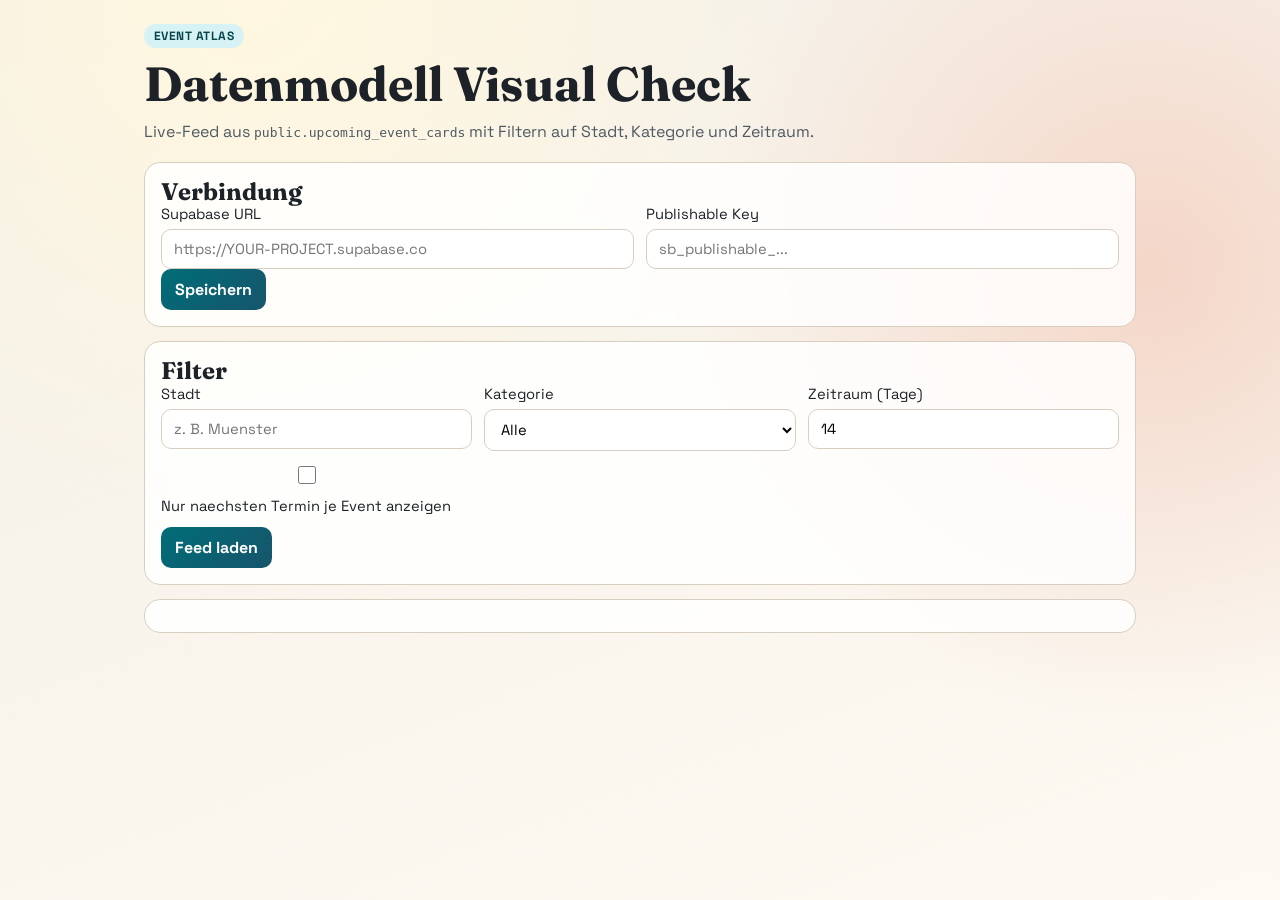
==== index.html @ 7d52c880 "Initial commit" ====
<!doctype html>
<html lang="de">
  <head>
    <meta charset="UTF-8" />
    <meta name="viewport" content="width=device-width, initial-scale=1.0" />
    <title>Event Atlas Prototype</title>
    <link rel="preconnect" href="https://fonts.googleapis.com" />
    <link rel="preconnect" href="https://fonts.gstatic.com" crossorigin />
    <link href="https://fonts.googleapis.com/css2?family=Space+Grotesk:wght@400;500;700&family=Fraunces:opsz,wght@9..144,500;9..144,700&display=swap" rel="stylesheet" />
    <link rel="stylesheet" href="./styles.css" />
  </head>
  <body>
    <main class="app-shell">
      <header class="hero">
        <p class="badge">Event Atlas</p>
        <h1>Datenmodell Visual Check</h1>
        <p class="subtitle">Live-Feed aus <code>public.upcoming_event_cards</code> mit Filtern auf Stadt, Kategorie und Zeitraum.</p>
      </header>

      <section class="panel credentials">
        <h2>Verbindung</h2>
        <div class="grid two">
          <label>
            <span>Supabase URL</span>
            <input id="supabaseUrl" placeholder="https://YOUR-PROJECT.supabase.co" />
          </label>
          <label>
            <span>Publishable Key</span>
            <input id="supabaseKey" placeholder="sb_publishable_..." />
          </label>
        </div>
        <button id="saveConfigBtn" class="btn">Speichern</button>
        <p id="configStatus" class="muted"></p>
      </section>

      <section class="panel filters">
        <h2>Filter</h2>
        <div class="grid three">
          <label>
            <span>Stadt</span>
            <input id="cityFilter" placeholder="z. B. Muenster" />
          </label>
          <label>
            <span>Kategorie</span>
            <select id="categoryFilter">
              <option value="">Alle</option>
            </select>
          </label>
          <label>
            <span>Zeitraum (Tage)</span>
            <input id="daysFilter" type="number" min="1" max="90" value="14" />
          </label>
        </div>
        <label class="checkbox-row">
          <input id="nextOnlyFilter" type="checkbox" />
          <span>Nur naechsten Termin je Event anzeigen</span>
        </label>
        <div class="actions">
          <button id="loadBtn" class="btn">Feed laden</button>
          <p id="resultInfo" class="muted"></p>
        </div>
      </section>

      <section class="panel">
        <div id="cards" class="cards"></div>
      </section>
    </main>

    <template id="cardTemplate">
      <article class="card">
        <div class="card-top">
          <p class="date"></p>
          <p class="price"></p>
        </div>
        <h3 class="title"></h3>
        <p class="meta"></p>
        <p class="desc"></p>
        <div class="chips"></div>
        <div class="links"></div>
      </article>
    </template>

    <script src="./app.js" type="module"></script>
  </body>
</html>
---- styles.css ----
:root {
  --bg: #f4efe6;
  --bg-2: #fdfaf3;
  --ink: #1d2228;
  --ink-soft: #505a64;
  --accent: #006d77;
  --accent-2: #e29578;
  --line: #d7cec0;
}

* {
  box-sizing: border-box;
}

body {
  margin: 0;
  font-family: "Space Grotesk", sans-serif;
  color: var(--ink);
  background:
    radial-gradient(circle at 20% 0%, #fff7df 0%, transparent 40%),
    radial-gradient(circle at 90% 30%, #f4d6c8 0%, transparent 35%),
    linear-gradient(160deg, var(--bg), var(--bg-2));
  min-height: 100vh;
}

.app-shell {
  max-width: 1040px;
  margin: 0 auto;
  padding: 24px;
}

.detail-shell {
  max-width: 880px;
}

.hero {
  margin-bottom: 20px;
}

.back-link {
  display: inline-block;
  margin-bottom: 10px;
  color: var(--accent);
  font-weight: 700;
  text-decoration: none;
}

.back-link:hover {
  text-decoration: underline;
}

.badge {
  display: inline-block;
  margin: 0;
  padding: 4px 10px;
  border-radius: 999px;
  background: #d7f2f4;
  color: #08464c;
  font-size: 12px;
  font-weight: 700;
  letter-spacing: 0.04em;
  text-transform: uppercase;
}

h1, h2, h3 {
  margin: 0;
  font-family: "Fraunces", serif;
  line-height: 1.1;
}

h1 {
  margin-top: 10px;
  font-size: clamp(1.9rem, 4vw, 3rem);
}

.subtitle {
  margin-top: 10px;
  color: var(--ink-soft);
}

.panel {
  background: rgba(255, 255, 255, 0.84);
  border: 1px solid var(--line);
  border-radius: 16px;
  padding: 16px;
  margin-bottom: 14px;
  backdrop-filter: blur(3px);
}

.grid {
  display: grid;
  gap: 12px;
}

.grid.two {
  grid-template-columns: 1fr;
}

.grid.three {
  grid-template-columns: 1fr;
}

label {
  display: flex;
  flex-direction: column;
  gap: 6px;
  font-size: 0.92rem;
}

input,
select,
button {
  font: inherit;
}

input,
select {
  border: 1px solid var(--line);
  border-radius: 10px;
  padding: 10px 12px;
  background: #fff;
}

.actions {
  margin-top: 12px;
  display: flex;
  gap: 12px;
  align-items: center;
  flex-wrap: wrap;
}

.checkbox-row {
  margin-top: 12px;
  display: inline-flex;
  align-items: center;
  gap: 10px;
}

.checkbox-row input {
  width: 18px;
  height: 18px;
}

.btn {
  border: none;
  border-radius: 10px;
  padding: 10px 14px;
  font-weight: 700;
  color: #fff;
  background: linear-gradient(135deg, var(--accent), #17556b);
  cursor: pointer;
}

.btn:hover {
  filter: brightness(1.06);
}

.muted {
  color: var(--ink-soft);
  margin: 0;
}

.cards {
  display: grid;
  grid-template-columns: 1fr;
  gap: 12px;
}

.card {
  background: #fff;
  border: 1px solid var(--line);
  border-radius: 14px;
  padding: 14px;
  box-shadow: 0 8px 24px rgba(25, 31, 38, 0.06);
  animation: rise 220ms ease-out;
}

@keyframes rise {
  from {
    opacity: 0;
    transform: translateY(6px);
  }
  to {
    opacity: 1;
    transform: translateY(0);
  }
}

.card-top {
  display: flex;
  justify-content: space-between;
  gap: 10px;
  font-size: 0.9rem;
  color: var(--ink-soft);
}

.title {
  margin-top: 6px;
  font-size: 1.25rem;
}

.meta,
.desc {
  margin: 8px 0 0;
}

.desc {
  color: var(--ink-soft);
}

.chips {
  margin-top: 10px;
  display: flex;
  flex-wrap: wrap;
  gap: 6px;
}

.chip {
  font-size: 0.78rem;
  background: #e5f0f1;
  color: #16424a;
  border-radius: 999px;
  padding: 4px 8px;
}

.chip-recurring {
  background: #ffe5d6;
  color: #7a2d00;
}

.links {
  margin-top: 12px;
  display: flex;
  gap: 10px;
  flex-wrap: wrap;
}

.links a {
  color: var(--accent);
  font-weight: 700;
  text-decoration: none;
}

.links a:hover {
  text-decoration: underline;
}

.detail-meta-grid {
  display: grid;
  grid-template-columns: 1fr;
  gap: 8px;
  margin-bottom: 10px;
}

.occurrence-list {
  display: grid;
  gap: 10px;
}

.occurrence-item {
  border: 1px solid var(--line);
  border-radius: 10px;
  padding: 10px 12px;
  background: #fff;
}

.occurrence-date {
  margin: 0 0 4px;
  font-weight: 700;
}

@media (min-width: 760px) {
  .grid.two {
    grid-template-columns: 1fr 1fr;
  }

  .grid.three {
    grid-template-columns: 1fr 1fr 1fr;
  }

  .cards {
    grid-template-columns: 1fr 1fr;
  }

  .detail-meta-grid {
    grid-template-columns: 1fr 1fr;
  }
}
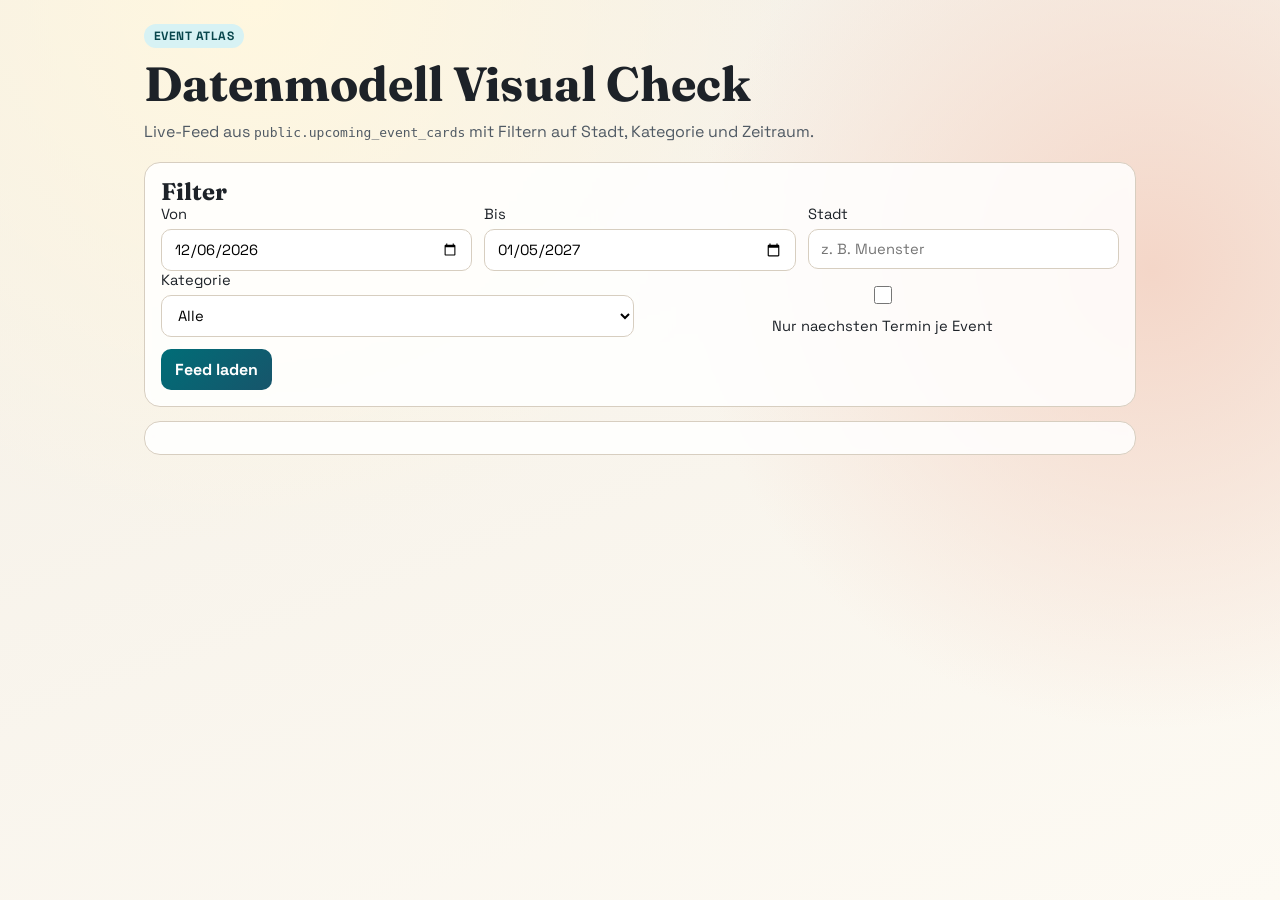
==== commit b7b813a1: "app ändern" ====
--- a/index.html
+++ b/index.html
@@ -17,44 +17,35 @@
         <p class="subtitle">Live-Feed aus <code>public.upcoming_event_cards</code> mit Filtern auf Stadt, Kategorie und Zeitraum.</p>
       </header>
 
-      <section class="panel credentials">
-        <h2>Verbindung</h2>
-        <div class="grid two">
-          <label>
-            <span>Supabase URL</span>
-            <input id="supabaseUrl" placeholder="https://YOUR-PROJECT.supabase.co" />
-          </label>
-          <label>
-            <span>Publishable Key</span>
-            <input id="supabaseKey" placeholder="sb_publishable_..." />
-          </label>
-        </div>
-        <button id="saveConfigBtn" class="btn">Speichern</button>
-        <p id="configStatus" class="muted"></p>
-      </section>
 
       <section class="panel filters">
         <h2>Filter</h2>
         <div class="grid three">
           <label>
+            <span>Von</span>
+            <input id="startDateFilter" type="date" />
+          </label>
+          <label>
+            <span>Bis</span>
+            <input id="endDateFilter" type="date" />
+          </label>
+          <label>
             <span>Stadt</span>
             <input id="cityFilter" placeholder="z. B. Muenster" />
           </label>
+        </div>
+        <div class="grid two">
           <label>
             <span>Kategorie</span>
             <select id="categoryFilter">
               <option value="">Alle</option>
             </select>
           </label>
-          <label>
-            <span>Zeitraum (Tage)</span>
-            <input id="daysFilter" type="number" min="1" max="90" value="14" />
+          <label class="checkbox-row">
+            <input id="nextOnlyFilter" type="checkbox" />
+            <span>Nur naechsten Termin je Event</span>
           </label>
         </div>
-        <label class="checkbox-row">
-          <input id="nextOnlyFilter" type="checkbox" />
-          <span>Nur naechsten Termin je Event anzeigen</span>
-        </label>
         <div class="actions">
           <button id="loadBtn" class="btn">Feed laden</button>
           <p id="resultInfo" class="muted"></p>
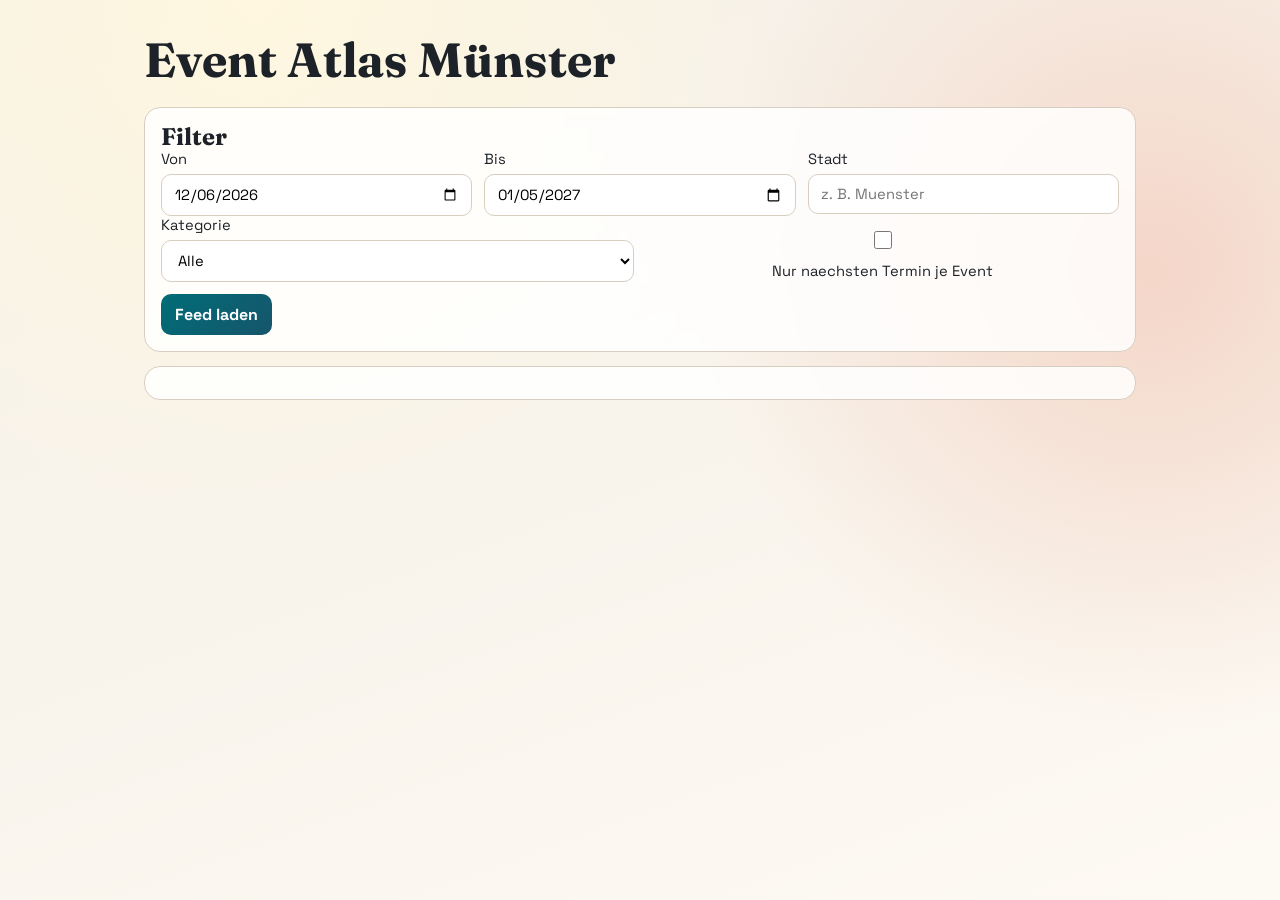
==== commit 547f0f40: "app title" ====
--- a/index.html
+++ b/index.html
@@ -12,9 +12,7 @@
   <body>
     <main class="app-shell">
       <header class="hero">
-        <p class="badge">Event Atlas</p>
-        <h1>Datenmodell Visual Check</h1>
-        <p class="subtitle">Live-Feed aus <code>public.upcoming_event_cards</code> mit Filtern auf Stadt, Kategorie und Zeitraum.</p>
+        <h1>Event Atlas Münster</h1>
       </header>
 
 
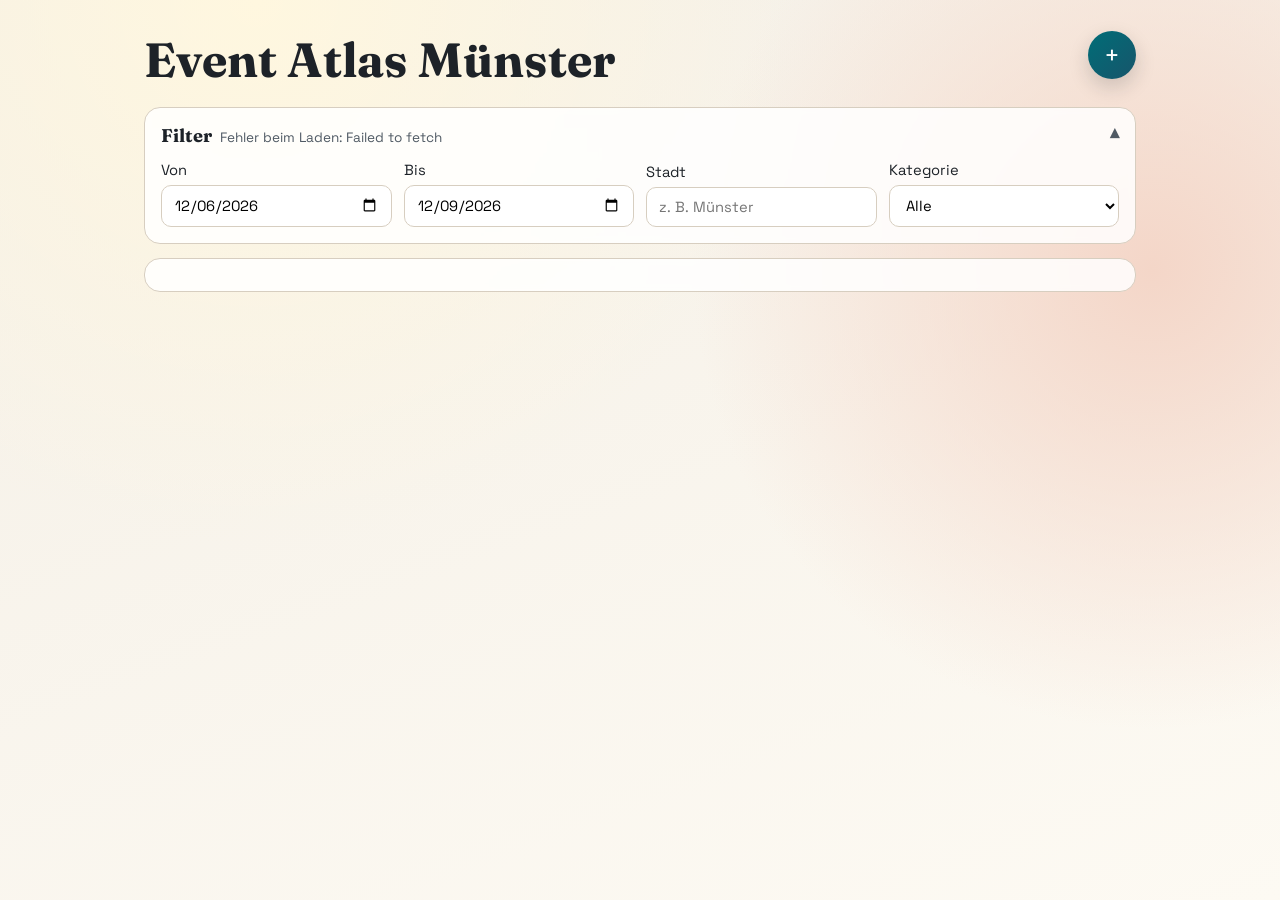
==== commit c892639d: "haiku auf mistral-Umstellung, venue-adding per Formular, fe-Verbesserungen" ====
--- a/index.html
+++ b/index.html
@@ -13,12 +13,15 @@
     <main class="app-shell">
       <header class="hero">
         <h1>Event Atlas Münster</h1>
+        <button id="addSourceFabBtn" class="fab-add" type="button" title="Website vorschlagen" aria-haspopup="dialog">+</button>
       </header>
 
 
-      <section class="panel filters">
-        <h2>Filter</h2>
-        <div class="grid three">
+      <details id="filtersPanel" class="panel filters" open>
+        <summary>
+          <span class="filters-summary-label">Filter <span id="resultInfo" class="muted"></span></span>
+        </summary>
+        <div class="grid filter-row">
           <label>
             <span>Von</span>
             <input id="startDateFilter" type="date" />
@@ -29,43 +32,93 @@
           </label>
           <label>
             <span>Stadt</span>
-            <input id="cityFilter" placeholder="z. B. Muenster" />
+            <input id="cityFilter" placeholder="z. B. Münster" />
           </label>
-        </div>
-        <div class="grid two">
           <label>
             <span>Kategorie</span>
             <select id="categoryFilter">
               <option value="">Alle</option>
             </select>
           </label>
-          <label class="checkbox-row">
-            <input id="nextOnlyFilter" type="checkbox" />
-            <span>Nur naechsten Termin je Event</span>
-          </label>
         </div>
-        <div class="actions">
-          <button id="loadBtn" class="btn">Feed laden</button>
-          <p id="resultInfo" class="muted"></p>
-        </div>
+      </details>
+
+      <section id="feedPanel" class="panel">
+        <div id="cards" class="cards"></div>
       </section>
 
-      <section class="panel">
-        <div id="cards" class="cards"></div>
-      </section>
     </main>
+
+    <div id="addSourceModal" class="modal-overlay" hidden>
+      <div class="modal-content panel" role="dialog" aria-modal="true" aria-labelledby="addSourceModalTitle">
+        <div class="modal-header">
+          <h2 id="addSourceModalTitle">Website vorschlagen</h2>
+          <button id="addSourceModalCloseBtn" type="button" class="modal-close" aria-label="Schliessen">&times;</button>
+        </div>
+        <p class="muted">Kennst du eine Website, auf der Veranstaltungen angekündigt werden? Trag sie hier ein.</p>
+        <form id="addSourceForm">
+          <div class="grid two">
+            <label>
+              <span>Name *</span>
+              <input id="srcName" required placeholder="z. B. Cafe Central" />
+            </label>
+            <label>
+              <span>Haupt-Website</span>
+              <input id="srcRootUrl" type="url" placeholder="https://..." />
+            </label>
+          </div>
+          <div class="grid two">
+            <label>
+              <span>Veranstaltungsseite (falls abweichend)</span>
+              <input id="srcEventsUrl" type="url" placeholder="https://.../veranstaltungen" />
+            </label>
+            <label>
+              <span>Stadt</span>
+              <input id="srcCity" placeholder="Münster" />
+            </label>
+          </div>
+          <div class="grid two">
+            <label>
+              <span>Strasse + Hausnummer</span>
+              <input id="srcStreet" placeholder="Musterstr. 1" />
+            </label>
+            <label>
+              <span>PLZ</span>
+              <input id="srcPostalCode" placeholder="48143" />
+            </label>
+          </div>
+          <label>
+            <span>Notiz (optional)</span>
+            <textarea id="srcNote" rows="2" placeholder="z. B. Warum ist die Seite relevant?"></textarea>
+          </label>
+          <div class="actions">
+            <button type="submit" class="btn">Absenden</button>
+            <p id="addSourceInfo" class="muted"></p>
+          </div>
+        </form>
+
+        <section id="reviewPanel" class="review-panel" hidden>
+          <h2>Vorschlaege verwalten</h2>
+          <p id="reviewInfo" class="muted"></p>
+          <div id="reviewList" class="grid two"></div>
+        </section>
+      </div>
+    </div>
 
     <template id="cardTemplate">
       <article class="card">
+        <div class="card-image-slot"></div>
         <div class="card-top">
           <p class="date"></p>
           <p class="price"></p>
         </div>
         <h3 class="title"></h3>
-        <p class="meta"></p>
+        <p class="meta-venue"></p>
+        <p class="meta-organizer"></p>
         <p class="desc"></p>
         <div class="chips"></div>
         <div class="links"></div>
+        <a class="card-link-icon" target="_blank" rel="noreferrer" aria-label="Eventseite"></a>
       </article>
     </template>
 
--- a/styles.css
+++ b/styles.css
@@ -35,6 +35,10 @@
 
 .hero {
   margin-bottom: 20px;
+  display: flex;
+  align-items: center;
+  justify-content: space-between;
+  gap: 16px;
 }
 
 .back-link {
@@ -100,6 +104,49 @@
   grid-template-columns: 1fr;
 }
 
+.grid.filter-row {
+  grid-template-columns: 1fr;
+  align-items: end;
+  margin-top: 14px;
+}
+
+.filters summary {
+  cursor: pointer;
+  list-style: none;
+  display: flex;
+  align-items: center;
+  justify-content: space-between;
+  font-family: "Fraunces", serif;
+  font-weight: 700;
+  font-size: 1.15rem;
+}
+
+.filters summary::-webkit-details-marker {
+  display: none;
+}
+
+.filters-summary-label {
+  display: flex;
+  align-items: baseline;
+  gap: 8px;
+}
+
+.filters-summary-label .muted {
+  font-family: "Space Grotesk", sans-serif;
+  font-weight: 400;
+  font-size: 0.85rem;
+}
+
+.filters summary::after {
+  content: "▾";
+  color: var(--ink-soft);
+  transition: transform 150ms ease;
+}
+
+.filters[open] summary::after {
+  transform: rotate(180deg);
+}
+
 label {
   display: flex;
   flex-direction: column;
@@ -114,31 +161,119 @@
 }
 
 input,
-select {
+select,
+textarea {
   border: 1px solid var(--line);
   border-radius: 10px;
   padding: 10px 12px;
   background: #fff;
 }
 
+textarea {
+  resize: vertical;
+}
+
+.suggestion-card {
+  background: #fff;
+  border: 1px solid var(--line);
+  border-radius: 12px;
+  padding: 12px;
+}
+
+.suggestion-card h4 {
+  margin: 0 0 6px;
+  font-family: "Fraunces", serif;
+}
+
+.suggestion-card p {
+  margin: 2px 0;
+  font-size: 0.88rem;
+  color: var(--ink-soft);
+}
+
+.suggestion-actions {
+  margin-top: 10px;
+  display: flex;
+  gap: 8px;
+}
+
+.btn-reject {
+  background: linear-gradient(135deg, #a33, #7a2020);
+}
+
+.fab-add {
+  flex-shrink: 0;
+  width: 48px;
+  height: 48px;
+  border: none;
+  border-radius: 50%;
+  background: linear-gradient(135deg, var(--accent), #17556b);
+  color: #fff;
+  font-size: 1.6rem;
+  line-height: 1;
+  cursor: pointer;
+  box-shadow: 0 8px 20px rgba(25, 31, 38, 0.18);
+}
+
+.fab-add:hover {
+  filter: brightness(1.08);
+}
+
+.modal-overlay[hidden] {
+  display: none;
+}
+
+.modal-overlay {
+  position: fixed;
+  inset: 0;
+  z-index: 200;
+  background: rgba(29, 34, 40, 0.45);
+  display: flex;
+  align-items: flex-start;
+  justify-content: center;
+  padding: 72px 16px 16px;
+  overflow-y: auto;
+}
+
+.modal-content {
+  width: 100%;
+  max-width: 640px;
+  margin-bottom: 24px;
+}
+
+.modal-header {
+  display: flex;
+  align-items: center;
+  justify-content: space-between;
+  gap: 12px;
+}
+
+.modal-close {
+  border: none;
+  background: transparent;
+  font-size: 1.6rem;
+  line-height: 1;
+  color: var(--ink-soft);
+  cursor: pointer;
+  padding: 0 4px;
+}
+
+.modal-close:hover {
+  color: var(--ink);
+}
+
+.review-panel {
+  margin-top: 18px;
+  padding-top: 14px;
+  border-top: 1px solid var(--line);
+}
+
 .actions {
   margin-top: 12px;
   display: flex;
   gap: 12px;
   align-items: center;
   flex-wrap: wrap;
-}
-
-.checkbox-row {
-  margin-top: 12px;
-  display: inline-flex;
-  align-items: center;
-  gap: 10px;
-}
-
-.checkbox-row input {
-  width: 18px;
-  height: 18px;
 }
 
 .btn {
@@ -167,12 +302,45 @@
 }
 
 .card {
+  position: relative;
   background: #fff;
   border: 1px solid var(--line);
   border-radius: 14px;
+  overflow: hidden;
   padding: 14px;
   box-shadow: 0 8px 24px rgba(25, 31, 38, 0.06);
   animation: rise 220ms ease-out;
+  cursor: pointer;
+}
+
+.card-link-icon {
+  position: absolute;
+  right: 14px;
+  bottom: 14px;
+  display: inline-flex;
+  align-items: center;
+  justify-content: center;
+  width: 32px;
+  height: 32px;
+  border-radius: 50%;
+  background: #e5f0f1;
+  color: var(--accent);
+  text-decoration: none;
+}
+
+.card-link-icon:hover {
+  background: #d7f2f4;
+}
+
+.card-image-slot {
+  margin: -14px -14px 10px -14px;
+}
+
+.card-image-slot img {
+  width: 100%;
+  height: 180px;
+  object-fit: cover;
+  display: block;
 }
 
 @keyframes rise {
@@ -199,9 +367,29 @@
   font-size: 1.25rem;
 }
 
-.meta,
+.meta-venue,
+.meta-organizer,
 .desc {
-  margin: 8px 0 0;
+  margin: 6px 0 0;
+}
+
+.meta-venue,
+.meta-organizer {
+  display: flex;
+  align-items: center;
+  gap: 6px;
+  color: var(--ink-soft);
+  font-size: 0.88rem;
+}
+
+.meta-venue svg,
+.meta-organizer svg {
+  flex-shrink: 0;
+  width: 16px;
+  height: 16px;
+  stroke: currentColor;
+  fill: none;
+  opacity: 0.6;
 }
 
 .desc {
@@ -269,6 +457,45 @@
   font-weight: 700;
 }
 
+#feedPanel {
+  max-height: 75vh;
+  overflow-y: auto;
+}
+
+.day-group {
+  margin-bottom: 24px;
+  grid-column: 1 / -1;
+}
+
+.day-heading {
+  position: sticky;
+  top: 10px;
+  z-index: 2;
+  display: inline-block;
+  font-size: clamp(1rem, 1.8vw, 1.3rem);
+  font-weight: 700;
+  margin: 0 0 14px;
+  padding: 6px 16px;
+  border-radius: 999px;
+  background: linear-gradient(135deg, var(--accent), #17556b);
+  color: #fff;
+  font-family: "Fraunces", serif;
+  box-shadow: 0 8px 20px rgba(25, 31, 38, 0.16);
+}
+
+.cat-group {
+  margin-bottom: 16px;
+}
+
+.cat-heading {
+  font-size: 0.95rem;
+  font-weight: 700;
+  text-transform: uppercase;
+  letter-spacing: 0.08em;
+  color: var(--ink-soft);
+  margin-bottom: 8px;
+}
+
 @media (min-width: 760px) {
   .grid.two {
     grid-template-columns: 1fr 1fr;
@@ -278,6 +505,10 @@
     grid-template-columns: 1fr 1fr 1fr;
   }
 
+  .grid.filter-row {
+    grid-template-columns: repeat(4, 1fr);
+  }
+
   .cards {
     grid-template-columns: 1fr 1fr;
   }
